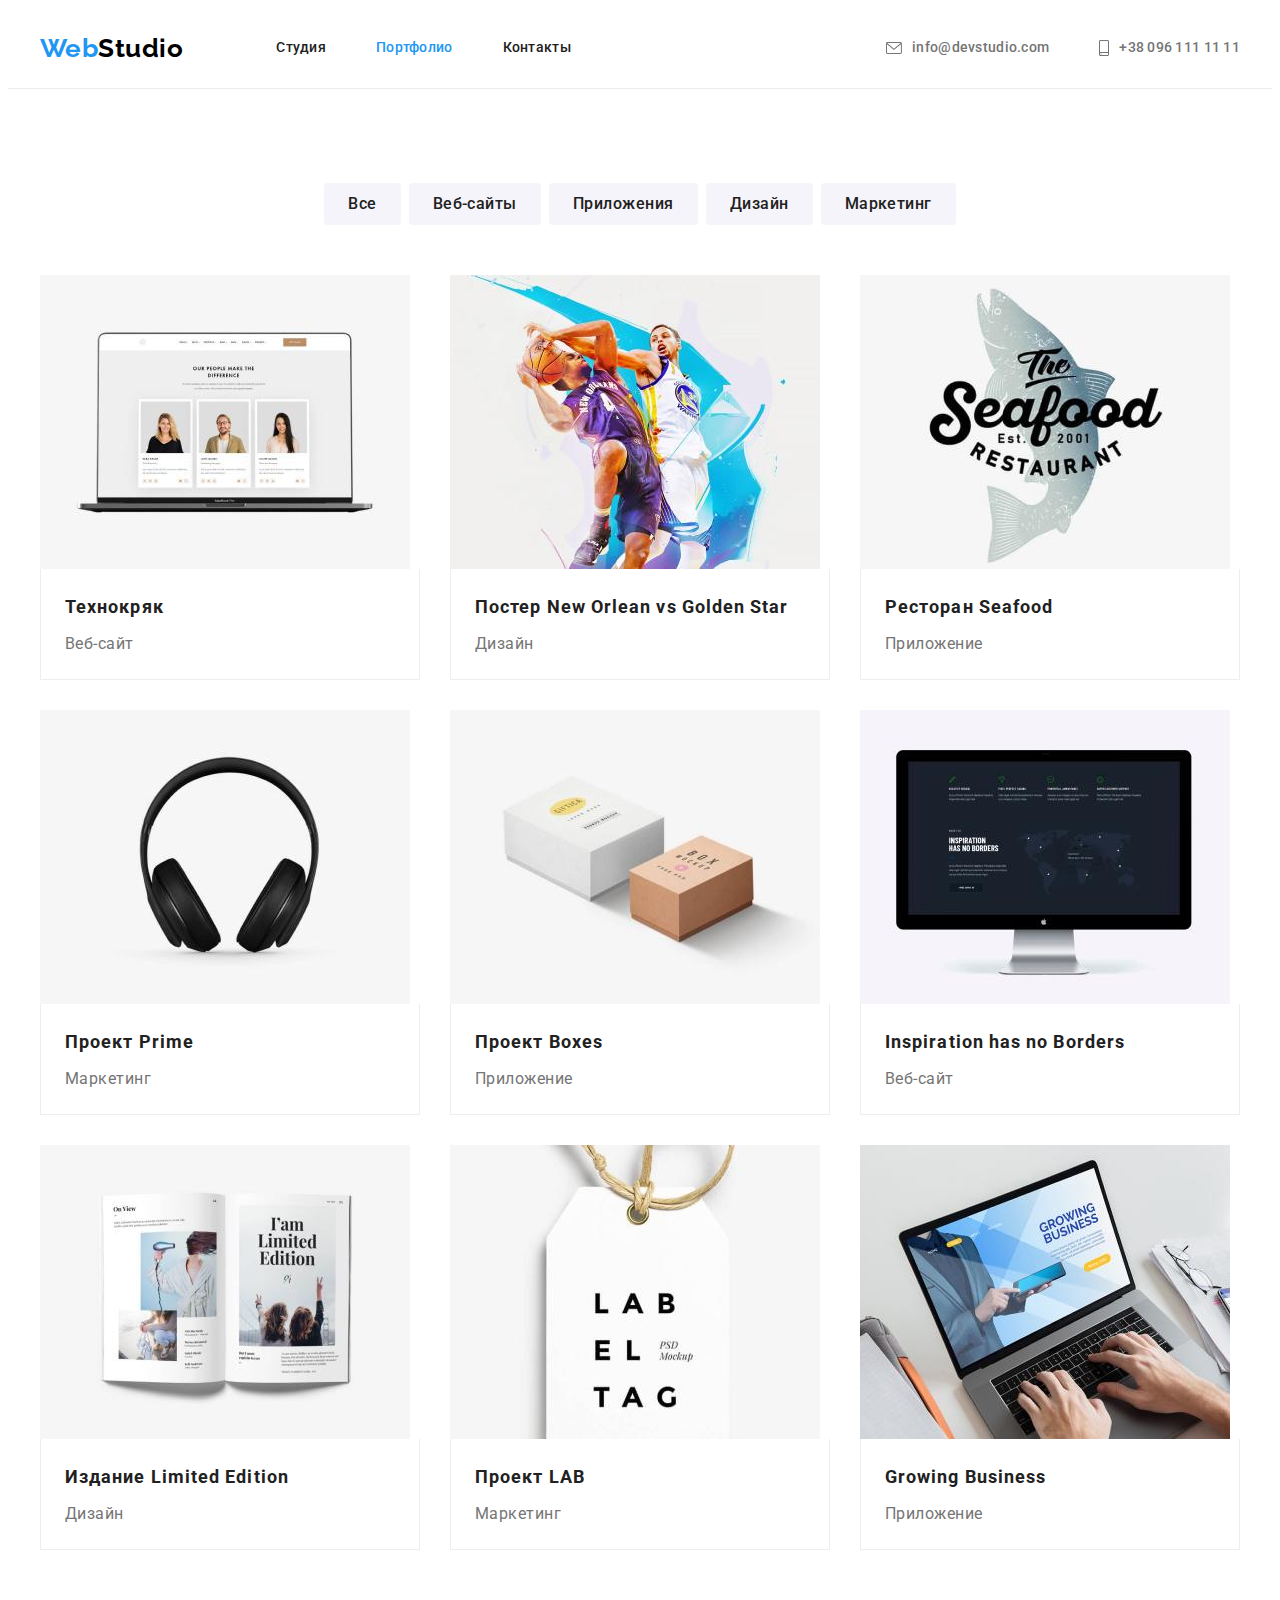
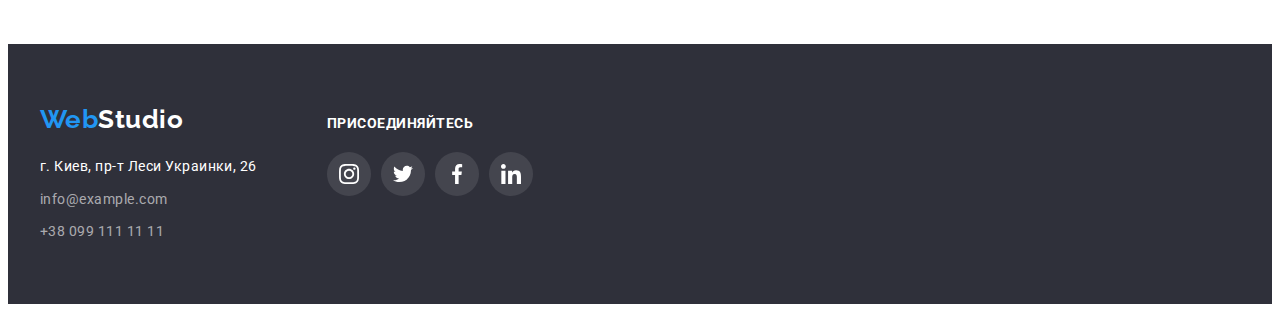
==== portfolio.html @ f6261611 "Переносит файлы из 4-го ДЗ" ====
<!DOCTYPE html>
<html lang="ru">

<head>
    <meta charset="UTF-8">
    <meta http-equiv="X-UA-Compatible" content="IE=edge">
    <meta name="viewport" content="width=device-width, initial-scale=1.0">
    <title>WebStudio</title>
    <link href="https://fonts.googleapis.com/css2?family=Raleway:wght@700&family=Roboto:wght@400;500;700;900&display=swap"
        rel="stylesheet">
    <link rel="stylesheet" href="https://cdnjs.cloudflare.com/ajax/libs/modern-normalize/1.1.0/modern-normalize.min.css"
            integrity="sha512-wpPYUAdjBVSE4KJnH1VR1HeZfpl1ub8YT/NKx4PuQ5NmX2tKuGu6U/JRp5y+Y8XG2tV+wKQpNHVUX03MfMFn9Q=="
            crossorigin="anonymous" referrerpolicy="no-referrer">
    <link rel="stylesheet" href="./css/styles.css">
</head>

<body>
    <!-- шапка сайта -->
    <header class="header">
        <div class="header-container container">
            <a href="./index.html" lang="en" class="logo link">Web<span class="header-studio">Studio</span></a>
            <nav class="navigation">
                <ul class="site-nav">
                    <li class="site-nav-item"><a href="./index.html" class="site-nav-link link">Студия</a></li>
                    <li class="site-nav-item"><a href="" class="site-nav-link link current">Портфолио</a></li>
                    <li class="site-nav-item"><a href="" class="site-nav-link link">Контакты</a></li>
                </ul>
            </nav>
    
            <ul class="contacts">
                <li class="contact-item">
                    <a href="mailto:info@devstudio.com" class="contact-link link">
                        <svg class="contact-icon" width="16" height="12px">
                            <use href="./images/icons.svg#icon-envelope"></use>
                        </svg>
                        info@devstudio.com
                    </a>
                </li>
                <li class="contact-item">
                    <a href="tel:+380961111111" class="contact-link link">
                        <svg class="contact-icon" width="10" height="16">
                            <use href="./images/icons.svg#icon-smartphone"></use>
                        </svg>
                        +38 096 111 11 11
                    </a>
                </li>
            </ul>
        </div>
    </header>

    <!-- уникальные данные страницы -->
    <main>
        <section class="section">
            <div class="container">
            <h1 class="section-title visually-hidden">Портфолио</h1>
            
            <ul class="filters">
                <li class="filter-item">
                    <button type="button" class="filter-btn">Все</button>
                </li>
                <li class="filter-item">
                    <button type="button" class="filter-btn">Веб-сайты</button>
                </li>
                <li class="filter-item">
                    <button type="button" class="filter-btn">Приложения</button>
                </li>
                <li class="filter-item">
                    <button type="button" class="filter-btn">Дизайн</button>
                </li>
                <li class="filter-item">
                    <button type="button" class="filter-btn">Маркетинг</button>
                </li>
            </ul>

            <ul class="projects">
                <li class="project-item">
                    <a href="" class="project-link link">
                        <img src="./images/portfolio/project-1.jpg" alt="Веб-сайт на экране макбука" width="370">
                        <div class="project-content">
                            <h2 class="project-title">Технокряк</h2>
                            <p class="project-desc">Веб-сайт</p>
                        </div>
                    </a>
                </li>
                <li class="project-item">
                    <a href="" class="project-link link">
                        <img src="./images/portfolio/project-2.jpg" alt="Два баскетболиста" width="370">
                        <div class="project-content">
                            <h2 class="project-title">Постер <span lang="en">New Orlean vs Golden Star</span></h2>
                            <p class="project-desc">Дизайн</p>
                        </div>
                    </a>
                </li>
                <li class="project-item">
                    <a href="" class="project-link link">
                        <img src="./images/portfolio/project-3.jpg" alt="Полупрозрачная рыба и надпись на первом плане" width="370">
                        <div class="project-content">
                            <h2 class="project-title">Ресторан <span lang="en">Seafood</span></h2>
                            <p class="project-desc">Приложение</p>
                        </div>
                    </a>
                </li>
                <li class="project-item">
                    <a href="" class="project-link link">
                        <img src="./images/portfolio/project-4.jpg" alt="Наушники" width="370">
                        <div class="project-content">
                            <h2 class="project-title">Проект <span lang="en">Prime</span></h2>
                            <p class="project-desc">Маркетинг</p>
                        </div>
                    </a>
                </li>
                <li class="project-item">
                    <a href="" class="project-link link">
                        <img src="./images/portfolio/project-5.jpg" alt="Две коробки" width="370">
                        <div class="project-content">
                            <h2 class="project-title">Проект <span lang="en">Boxes</span></h2>
                            <p class="project-desc">Приложение</p>
                        </div>
                    </a>
                </li>
                <li class="project-item">
                    <a href="" class="project-link link">
                        <img src="./images/portfolio/project-6.jpg" alt="Монитор с веб-сайтом на экране" width="370">
                        <div class="project-content">
                            <h2 lang="en" class="project-title">Inspiration has no Borders</h2>
                            <p class="project-desc">Веб-сайт</p>
                        </div>
                    </a>
                </li>
                <li class="project-item">
                    <a href="" class="project-link link">
                        <img src="./images/portfolio/project-7.jpg" alt="Открытый журнал" width="370">
                        <div class="project-content">
                            <h2 class="project-title">Издание <span lang="en">Limited Edition</span></h2>
                            <p class="project-desc">Дизайн</p>
                        </div>
                    </a>
                </li>
                <li class="project-item">
                    <a href="" class="project-link link">
                        <img src="./images/portfolio/project-8.jpg" alt="Этикетка" width="370">
                        <div class="project-content">
                            <h2 class="project-title">Проект <span lang="en">LAB</span></h2>
                            <p class="project-desc">Маркетинг</p>
                        </div>
                    </a>
                </li>
                <li class="project-item">
                    <a href="" class="project-link link">
                        <img src="./images/portfolio/project-9.jpg" alt="Руки на клавиатуре ноутбука" width="370">
                        <div class="project-content">
                            <h2 lang="en" class="project-title">Growing Business</h2>
                            <p class="project-desc">Приложение</p>
                        </div>
                    </a>
                </li>
            </ul>
            </div>
        </section>
        
    </main>

    <!-- подвал сайта -->
    <footer>
        <div class="footer-container container">
            <div class="footer-block footer-address">
                <a href="./index.html" lang="en" class="logo link">Web<span class="footer-studio">Studio</span></a>
                <address class="address">
                    <ul class="address-list">
                        <li class="address-item"><a href="https://goo.gl/maps/fksLgXk4oVLqper47" class="address-map link">г.
                                Киев, пр-т Леси Украинки, 26</a></li>
                        <li class="address-item"><a href="mailto:info@example.com"
                                class="address-link link">info@example.com</a></li>
                        <li class="address-item"><a href="tel:+380991111111" class="address-link link">+38 099 111 11 11</a>
                        </li>
                    </ul>
                </address>
            </div>
            <div class="footer-block footer-social">
                <h3 class="footer-social-title">Присоединяйтесь</h3>
                <ul class="footer-list  social-list">
                    <li class="social-item">
                        <a href="" class="social-link footer link">
                            <svg class="social-icon footer" width="20" height="20">
                                <use href="./images/icons.svg#icon-instagram"></use>
                            </svg>
                        </a>
                    </li>
                    <li class="social-item">
                        <a href="" class="social-link footer link">
                            <svg class="social-icon footer" width="20" height="20">
                                <use href="./images/icons.svg#icon-twitter"></use>
                            </svg>
                        </a>
                    </li>
                    <li class="social-item">
                        <a href="" class="social-link footer link">
                            <svg class="social-icon footer" width="20" height="20">
                                <use href="./images/icons.svg#icon-facebook"></use>
                            </svg>
                        </a>
                    </li>
                    <li class="social-item">
                        <a href="" class="social-link footer link">
                            <svg class="social-icon footer" width="20" height="20">
                                <use href="./images/icons.svg#icon-linkedin"></use>
                            </svg>
                        </a>
                    </li>
                </ul>
            </div>
            </ul>
        </div>
    </footer>
    </body>
    
    </html>
---- css/styles.css ----
:root {
  --primary-text-color: #757575;
  --title-text-color: #212121;
  --accent-color: #2196f3;
  --primary-bg-color: #fff;
  --footer-bg-color: #2f303a;
  --footer-contacts-color: rgba(255, 255, 255, 0.6);
  --logo-studio-header-color: #000;
  --secondary-bg-color: #f5f4fa;
  --border-color: #ececec;
  --border-portfolio: #eeeeee;
  --hero-overlay-color: rgba(47, 48, 58, 0.4);
  --footer-social-bg-color: rgba(255, 255, 255, 0.1);
  --team-social-icon-color: #afb1b8;
  --main-margin: 30px;
  --secondary-margin: 50px;
  --main-title-size: 16px;
  --main-text-size: 14px;
  --small-margin: 10px;
  --main-border-radius: 4px;
}

body {
  font-family: "Roboto", sans-serif;
  letter-spacing: 0.03em;
  color: var(--primary-text-color);
  background-color: var(--primary-bg-color);
}

img {
  display: block;
  max-width: 100%;
  height: auto;
}

p,
h1,
h2,
h3,
h4,
h5,
h6 {
  margin: 0;
}

ul {
  margin: 0;
  padding-left: 0;
  list-style: none;
}

/* общие особенности */

.container {
  width: 1200px;
  padding: 0 15px;
  margin: 0 auto;
}

.section {
  padding-top: 94px;
  padding-bottom: 94px;
}

.link {
  text-decoration: none;
}

.link:hover,
.link:focus {
  color: var(--accent-color);
}

.visually-hidden {
  position: absolute;
  width: 1px;
  height: 1px;
  margin: -1px;
  padding: 0;
  overflow: hidden;
  border: 0;
  clip: rect(0 0 0 0);
}

/* шапка */

.header {
  border-bottom: 1px solid var(--border-color);
}

.header-container {
  display: flex;
  align-items: center;
}

/* логотип */

.logo {
  font-family: "Raleway", sans-serif;
  font-weight: 700;
  font-size: 26px;
  line-height: 1.19;
  color: var(--accent-color);
}

.header-studio {
  color: var(--logo-studio-header-color);
}

.footer-studio {
  color: var(--primary-bg-color);
}

/* навигация сайта и контакты в шапке */

.navigation {
  margin-left: 93px;
}

.site-nav {
  display: flex;
  align-items: center;
}

.contacts {
  display: flex;
  align-items: center;
  margin-left: auto;
}

.site-nav-item:not(:last-child),
.contact-item:not(:last-child) {
  margin-right: var(--secondary-margin);
}

.site-nav-link,
.contact-link {
  display: block;
  padding-top: 32px;
  padding-bottom: 32px;

  font-weight: 500;
  font-size: var(--main-text-size);
  line-height: 1.14;
  letter-spacing: 0.02em;
}

.site-nav-link {
  color: var(--title-text-color);
}

.site-nav-link.current {
  color: var(--accent-color);
}

.contact-link {
  display: flex;
  align-items: center;
  justify-content: center;
  width: 100%;
  height: 100%;
  color: var(--primary-text-color);
}

.contact-icon {
  fill: var(--primary-text-color);
  margin-right: var(--small-margin);
}

.contact-link:hover .contact-icon,
.contact-link:focus .contact-icon {
  fill: var(--accent-color);
}

/* главная страница */
/* герой */

.hero {
  margin: 0 auto;
  padding-top: 200px;
  padding-bottom: 200px;
  max-width: 1600px;
  min-height: 600px;
  background-image: linear-gradient(
      rgba(47, 48, 58, 0.4),
      rgba(47, 48, 58, 0.4)
    ),
    url("../images/hero-image.jpg");
  background-repeat: no-repeat;
  background-position: center;
  background-size: cover;
  background-color: var(--footer-bg-color);
}

.hero-flex {
  display: flex;
  flex-direction: column;
  align-items: center;
}

.hero-title {
  margin: 0 auto;

  font-weight: 900;
  font-size: 44px;
  line-height: 1.36;
  text-align: center;
  letter-spacing: 0.06em;
  text-transform: uppercase;
  max-width: 696px;

  color: var(--primary-bg-color);
}

.hero-btn {
  width: 200px;
  height: var(--secondary-margin);
  margin-top: var(--main-margin);

  font-family: inherit;
  font-weight: 700;
  font-size: var(--main-title-size);
  line-height: 1.87;
  letter-spacing: 0.06em;

  color: var(--primary-bg-color);
  background-color: var(--accent-color);
  border-color: transparent;
  box-shadow: 0px 4px 4px rgba(0, 0, 0, 0.15);
  border-radius: var(--main-border-radius);

  cursor: pointer;
}

.hero-btn:hover,
.hero-btn:focus {
  color: var(--accent-color);
  background-color: var(--primary-bg-color);
}

/* общее в секциях */

.section-title,
.feature-title,
.member-title {
  color: var(--title-text-color);
}

.section-title,
.member-title,
.member-desc {
  text-align: center;
}

.section-title {
  margin-bottom: var(--secondary-margin);

  font-weight: 700;
  font-size: 36px;
  line-height: 1.17;
}

.feature-title,
.footer-social-title {
  font-weight: 700;
  font-size: var(--main-text-size);
  line-height: 1.14;
  text-transform: uppercase;
}

/* секция - особенности */

.features-section {
  padding-bottom: 0px;
}

.features {
  display: flex;
  margin-left: calc(-1 * var(--main-margin));
}

.feature-item {
  flex-basis: calc(100% / 4 - var(--main-margin));
  margin-left: var(--main-margin);
}

.feature-icon {
  display: flex;
  align-items: center;
  justify-content: center;
  height: 120px;
  background-color: var(--secondary-bg-color);
  border-radius: var(--main-border-radius);

  margin-bottom: var(--main-margin);
}

.feature-title {
  margin-bottom: var(--small-margin);
}

.feature-desc {
  font-size: var(--main-text-size);
  line-height: 1.71;
}

/* секция - работа */

.works {
  display: flex;
  margin-left: calc(-1 * var(--main-margin));
}

.work-item {
  flex-basis: calc(100% / 3 - var(--main-margin));
  margin-left: var(--main-margin);
}

/* секция - команда*/

.team {
  background-color: var(--secondary-bg-color);
}

.members {
  display: flex;
  margin-left: calc(-1 * var(--main-margin));
}

.member-item {
  flex-basis: calc(100% / 4 - var(--main-margin));
  margin-left: var(--main-margin);

  background-color: var(--primary-bg-color);
  box-shadow: 0px 1px 3px rgba(0, 0, 0, 0.12), 0px 1px 1px rgba(0, 0, 0, 0.14),
    0px 2px 1px rgba(0, 0, 0, 0.2);
  border-radius: 0px 0px 4px 4px;
}

.member-content {
  padding-top: var(--main-margin);
  padding-bottom: var(--main-margin);
}

.member-title,
.member-desc {
  font-size: var(--main-title-size);
  line-height: 1.19;
}

.member-title {
  margin-bottom: var(--small-margin);
  font-weight: 500;
}

.member-desc {
  margin-bottom: 16px;
}

/* Иконки на соц.сети - команда и футер */

.social-list {
  display: flex;
  justify-content: center;
}

.social-item {
  width: 44px;
  height: 44px;
}

.social-item:not(:first-child) {
  margin-left: var(--small-margin);
}

.social-link {
  display: flex;
  align-items: center;
  justify-content: center;
  width: 100%;
  height: 100%;
  border-radius: 50%;
}

.social-link.member {
  background-color: var(--primary-bg-color);
}

.social-icon.member {
  fill: var(--team-social-icon-color);
}

.social-link.member:hover .social-icon,
.social-link.member:focus .social-icon {
  fill: var(--primary-bg-color);
}

.social-link.footer {
  background-color: var(--footer-social-bg-color);
}

.social-icon.footer {
  fill: var(--primary-bg-color);
}

.social-link:hover,
.social-link:focus {
  background-color: var(--accent-color);
}

/* секция - постоянные клиенты */

.clients {
  display: flex;
}

.client-item {
  width: 170px;
  height: 92px;
}

.client-item:not(:first-child) {
  margin-left: var(--main-margin);
}

.client-link {
  display: flex;
  align-items: center;
  justify-content: center;
  width: 100%;
  height: 100%;
  border: 1px solid var(--team-social-icon-color);
  border-radius: var(--main-border-radius);
}

.client-link:hover,
.client-link:focus {
  border-color: var(--accent-color);
}

.client-icon {
  fill: var(--team-social-icon-color);
}

.client-link:hover .client-icon,
.client-link:focus .client-icon {
  fill: var(--accent-color);
}

/* страница - портфолио */
.filters {
  display: flex;
  justify-content: center;
  align-items: center;
  margin-bottom: var(--secondary-margin);
}

.filter-item:not(:first-child) {
  margin-left: 8px;
}

.filter-btn {
  padding: 6px 22px;

  font-family: inherit;
  font-weight: 500;
  font-size: var(--main-title-size);
  line-height: 1.62;
  letter-spacing: 0.03em;

  color: var(--title-text-color);
  background-color: var(--secondary-bg-color);
  border-color: transparent;
  border-radius: var(--main-border-radius);

  cursor: pointer;
}

.filter-btn:hover,
.filter-btn:focus {
  color: var(--primary-bg-color);
  background-color: var(--accent-color);
  box-shadow: 0px 3px 1px rgba(0, 0, 0, 0.1), 0px 1px 2px rgba(0, 0, 0, 0.08),
    0px 2px 2px rgba(0, 0, 0, 0.12);
}

.projects {
  display: flex;
  flex-wrap: wrap;

  margin-top: calc(-1 * var(--main-margin));
  margin-left: calc(-1 * var(--main-margin));
}

.project-item {
  flex-basis: calc(100% / 3 - var(--main-margin));
  margin-top: var(--main-margin);
  margin-left: var(--main-margin);
}

.project-link {
  display: block;
}

.project-link:hover,
.project-link:focus {
  box-shadow: 0px 1px 1px rgba(0, 0, 0, 0.12), 0px 4px 4px rgba(0, 0, 0, 0.06),
    1px 4px 6px rgba(0, 0, 0, 0.16);
}

.project-content {
  padding: 20px 24px;
  border-right: 1px solid var(--border-portfolio);
  border-left: 1px solid var(--border-portfolio);
  border-bottom: 1px solid var(--border-portfolio);
}

.project-title {
  margin-bottom: 4px;

  font-weight: 700;
  font-size: 18px;
  line-height: 2;
  letter-spacing: 0.06em;

  color: var(--title-text-color);
}

.project-desc {
  font-size: var(--main-title-size);
  line-height: 1.87;

  color: var(--primary-text-color);
}

/* подвал сайта */

footer {
  padding-top: 60px;
  padding-bottom: 60px;

  background-color: var(--footer-bg-color);
}

.footer-container {
  display: flex;
  align-items: baseline;
}

.footer-block:not(:first-child) {
  margin-left: 70px;
}

.address {
  margin-top: 20px;
}

.address-list {
  font-style: normal;
  font-size: var(--main-text-size);
  line-height: 1.71;
}

.address-item:not(:last-child) {
  margin-bottom: 9px;
}

.address-map {
  color: var(--primary-bg-color);
}

.address-link {
  color: var(--footer-contacts-color);
}

.footer-social-title {
  margin-bottom: 20px;
  color: var(--primary-bg-color);
}
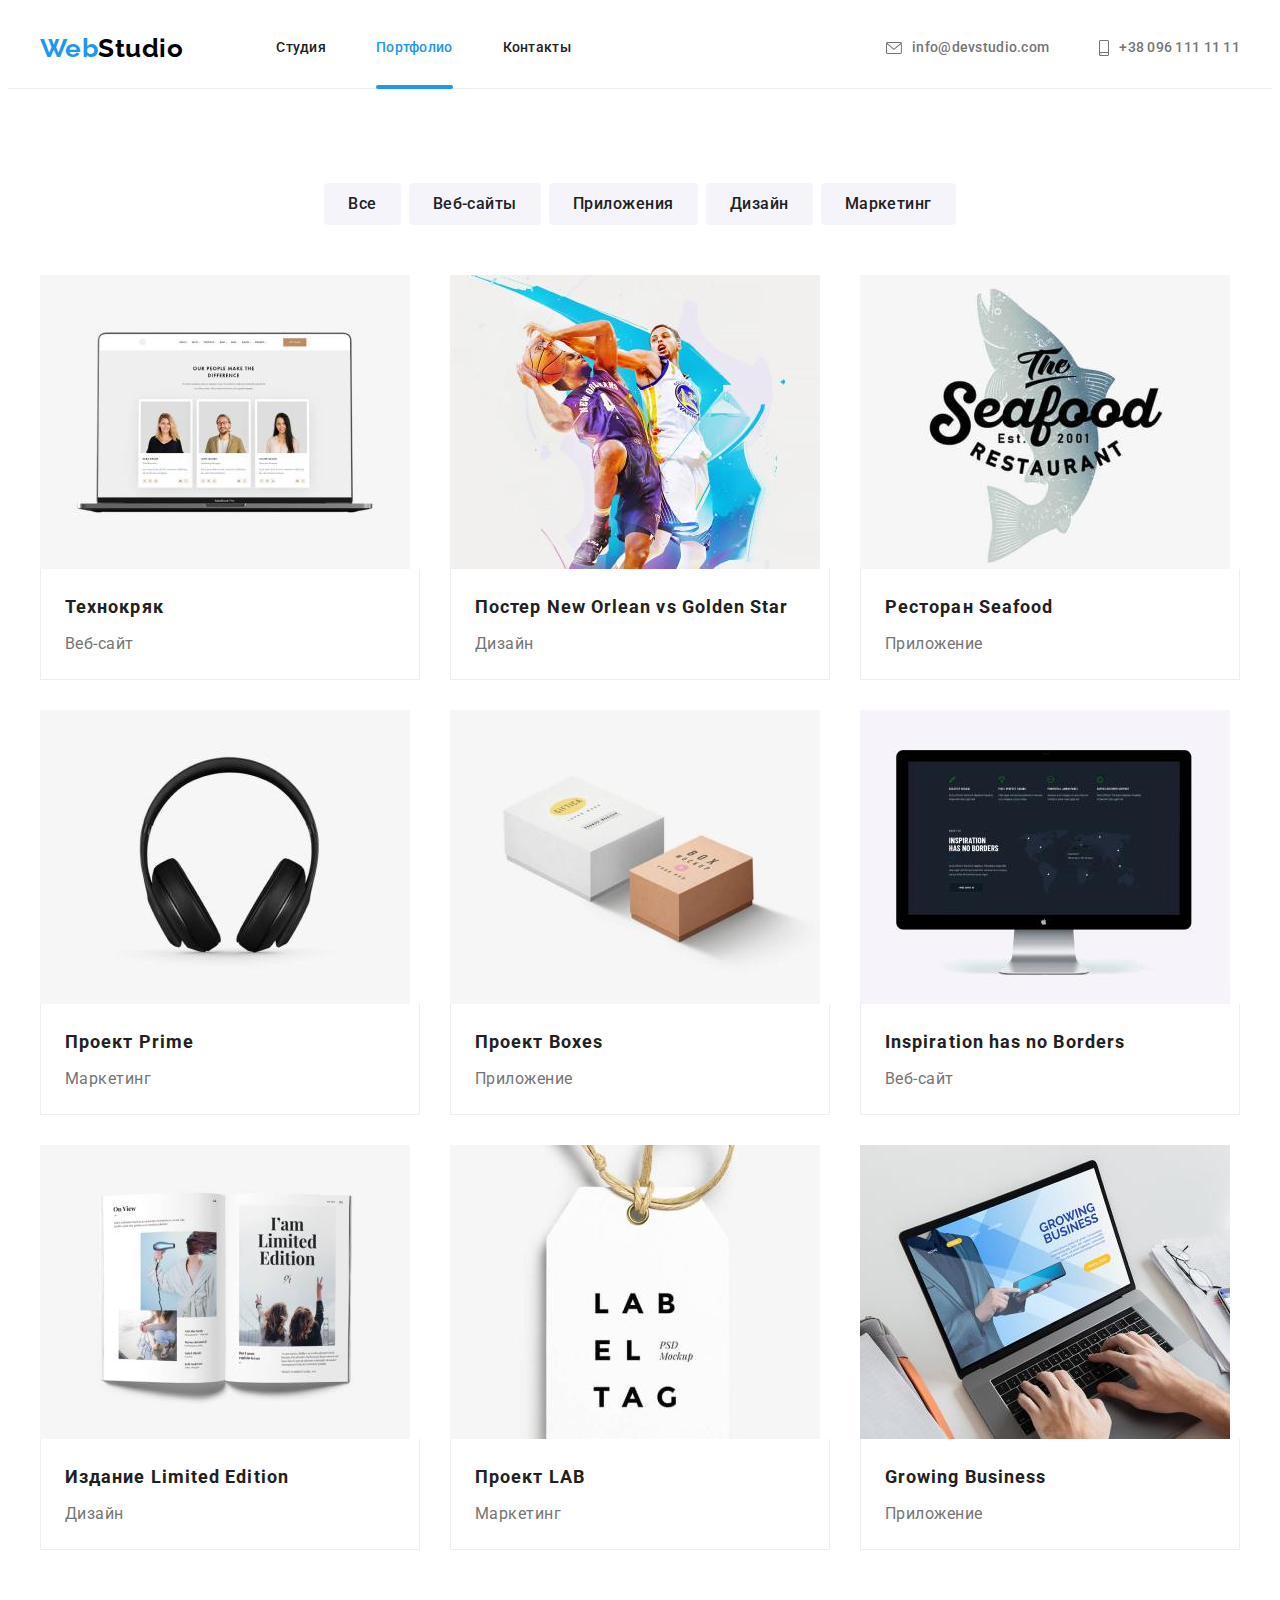
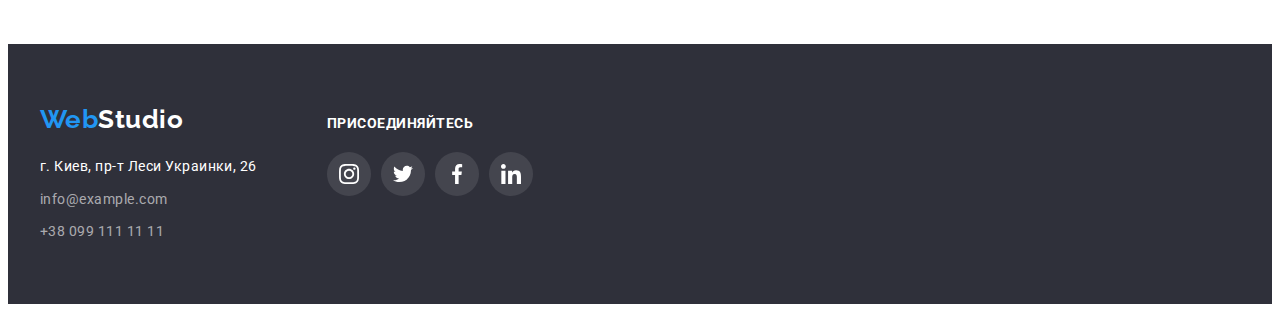
==== commit 77e5bc25: "Добавляет анимации на ховер-фокус, создает модальное окно" ====
--- a/portfolio.html
+++ b/portfolio.html
@@ -75,7 +75,15 @@
             <ul class="projects">
                 <li class="project-item">
                     <a href="" class="project-link link">
-                        <img src="./images/portfolio/project-1.jpg" alt="Веб-сайт на экране макбука" width="370">
+                        <div class="project-thumb">
+                            <img src="./images/portfolio/project-1.jpg" alt="Веб-сайт на экране макбука" width="370">
+                            <div class="project-overlay">
+                                <p class="project-overlay-text">
+                                    Технокряк это современная площадка распространения коронавируса. Компании используют эту платформу для цифрового
+                                    шпионажа и атак на защищённые сервера конкурентов.
+                                </p>
+                            </div>
+                        </div>
                         <div class="project-content">
                             <h2 class="project-title">Технокряк</h2>
                             <p class="project-desc">Веб-сайт</p>
@@ -84,7 +92,15 @@
                 </li>
                 <li class="project-item">
                     <a href="" class="project-link link">
+                        <div class="project-thumb">
                         <img src="./images/portfolio/project-2.jpg" alt="Два баскетболиста" width="370">
+                        <div class="project-overlay">
+                                <p class="project-overlay-text">
+                                    Технокряк это современная площадка распространения коронавируса. Компании используют эту платформу для цифрового
+                                    шпионажа и атак на защищённые сервера конкурентов.
+                                </p>
+                            </div>
+                        </div>
                         <div class="project-content">
                             <h2 class="project-title">Постер <span lang="en">New Orlean vs Golden Star</span></h2>
                             <p class="project-desc">Дизайн</p>
@@ -93,7 +109,15 @@
                 </li>
                 <li class="project-item">
                     <a href="" class="project-link link">
+                        <div class="project-thumb">
                         <img src="./images/portfolio/project-3.jpg" alt="Полупрозрачная рыба и надпись на первом плане" width="370">
+                        <div class="project-overlay">
+                                <p class="project-overlay-text">
+                                    Технокряк это современная площадка распространения коронавируса. Компании используют эту платформу для цифрового
+                                    шпионажа и атак на защищённые сервера конкурентов.
+                                </p>
+                            </div>
+                        </div>
                         <div class="project-content">
                             <h2 class="project-title">Ресторан <span lang="en">Seafood</span></h2>
                             <p class="project-desc">Приложение</p>
@@ -102,7 +126,15 @@
                 </li>
                 <li class="project-item">
                     <a href="" class="project-link link">
+                        <div class="project-thumb">
                         <img src="./images/portfolio/project-4.jpg" alt="Наушники" width="370">
+                        <div class="project-overlay">
+                                <p class="project-overlay-text">
+                                    Технокряк это современная площадка распространения коронавируса. Компании используют эту платформу для цифрового
+                                    шпионажа и атак на защищённые сервера конкурентов.
+                                </p>
+                            </div>
+                        </div>
                         <div class="project-content">
                             <h2 class="project-title">Проект <span lang="en">Prime</span></h2>
                             <p class="project-desc">Маркетинг</p>
@@ -111,7 +143,15 @@
                 </li>
                 <li class="project-item">
                     <a href="" class="project-link link">
+                        <div class="project-thumb">
                         <img src="./images/portfolio/project-5.jpg" alt="Две коробки" width="370">
+                        <div class="project-overlay">
+                                <p class="project-overlay-text">
+                                    Технокряк это современная площадка распространения коронавируса. Компании используют эту платформу для цифрового
+                                    шпионажа и атак на защищённые сервера конкурентов.
+                                </p>
+                            </div>
+                        </div>
                         <div class="project-content">
                             <h2 class="project-title">Проект <span lang="en">Boxes</span></h2>
                             <p class="project-desc">Приложение</p>
@@ -120,7 +160,15 @@
                 </li>
                 <li class="project-item">
                     <a href="" class="project-link link">
+                        <div class="project-thumb">
                         <img src="./images/portfolio/project-6.jpg" alt="Монитор с веб-сайтом на экране" width="370">
+                        <div class="project-overlay">
+                                <p class="project-overlay-text">
+                                    Технокряк это современная площадка распространения коронавируса. Компании используют эту платформу для цифрового
+                                    шпионажа и атак на защищённые сервера конкурентов.
+                                </p>
+                            </div>
+                        </div>
                         <div class="project-content">
                             <h2 lang="en" class="project-title">Inspiration has no Borders</h2>
                             <p class="project-desc">Веб-сайт</p>
@@ -129,7 +177,15 @@
                 </li>
                 <li class="project-item">
                     <a href="" class="project-link link">
+                        <div class="project-thumb">
                         <img src="./images/portfolio/project-7.jpg" alt="Открытый журнал" width="370">
+                        <div class="project-overlay">
+                                <p class="project-overlay-text">
+                                    Технокряк это современная площадка распространения коронавируса. Компании используют эту платформу для цифрового
+                                    шпионажа и атак на защищённые сервера конкурентов.
+                                </p>
+                            </div>
+                        </div>
                         <div class="project-content">
                             <h2 class="project-title">Издание <span lang="en">Limited Edition</span></h2>
                             <p class="project-desc">Дизайн</p>
@@ -138,7 +194,15 @@
                 </li>
                 <li class="project-item">
                     <a href="" class="project-link link">
+                        <div class="project-thumb">
                         <img src="./images/portfolio/project-8.jpg" alt="Этикетка" width="370">
+                        <div class="project-overlay">
+                                <p class="project-overlay-text">
+                                    Технокряк это современная площадка распространения коронавируса. Компании используют эту платформу для цифрового
+                                    шпионажа и атак на защищённые сервера конкурентов.
+                                </p>
+                            </div>
+                        </div>
                         <div class="project-content">
                             <h2 class="project-title">Проект <span lang="en">LAB</span></h2>
                             <p class="project-desc">Маркетинг</p>
@@ -147,7 +211,15 @@
                 </li>
                 <li class="project-item">
                     <a href="" class="project-link link">
+                        <div class="project-thumb">
                         <img src="./images/portfolio/project-9.jpg" alt="Руки на клавиатуре ноутбука" width="370">
+                        <div class="project-overlay">
+                                <p class="project-overlay-text">
+                                    Технокряк это современная площадка распространения коронавируса. Компании используют эту платформу для цифрового
+                                    шпионажа и атак на защищённые сервера конкурентов.
+                                </p>
+                            </div>
+                        </div>
                         <div class="project-content">
                             <h2 lang="en" class="project-title">Growing Business</h2>
                             <p class="project-desc">Приложение</p>
--- a/css/styles.css
+++ b/css/styles.css
@@ -12,12 +12,16 @@
   --hero-overlay-color: rgba(47, 48, 58, 0.4);
   --footer-social-bg-color: rgba(255, 255, 255, 0.1);
   --team-social-icon-color: #afb1b8;
+  --project-overlay-color: rgba(33, 150, 243, 0.9);
+  --work-overlay-color: rgba(47, 48, 58, 0.8);
+  --backdrop-color: rgba(0, 0, 0, 0.2);
   --main-margin: 30px;
   --secondary-margin: 50px;
   --main-title-size: 16px;
   --main-text-size: 14px;
   --small-margin: 10px;
   --main-border-radius: 4px;
+  --timing-function: cubic-bezier(0.4, 0, 0.2, 1);
 }
 
 body {
@@ -64,6 +68,7 @@
 
 .link {
   text-decoration: none;
+  transition: color 250ms var(--timing-function);
 }
 
 .link:hover,
@@ -147,10 +152,26 @@
 
 .site-nav-link {
   color: var(--title-text-color);
+
+  position: relative;
 }
 
 .site-nav-link.current {
   color: var(--accent-color);
+}
+
+.site-nav-link.current::after {
+  content: "";
+
+  position: absolute;
+  left: 0;
+  bottom: -1px;
+
+  display: block;
+  width: 100%;
+  height: 4px;
+  background-color: var(--accent-color);
+  border-radius: 2px;
 }
 
 .contact-link {
@@ -165,6 +186,7 @@
 .contact-icon {
   fill: var(--primary-text-color);
   margin-right: var(--small-margin);
+  transition: fill 250ms var(--timing-function);
 }
 
 .contact-link:hover .contact-icon,
@@ -230,6 +252,8 @@
   border-radius: var(--main-border-radius);
 
   cursor: pointer;
+  transition: color 250ms var(--timing-function),
+    background-color 250ms var(--timing-function);
 }
 
 .hero-btn:hover,
@@ -261,6 +285,7 @@
 }
 
 .feature-title,
+.work-title,
 .footer-social-title {
   font-weight: 700;
   font-size: var(--main-text-size);
@@ -312,8 +337,26 @@
 }
 
 .work-item {
+  position: relative;
+  overflow: hidden;
   flex-basis: calc(100% / 3 - var(--main-margin));
   margin-left: var(--main-margin);
+}
+
+.work-label {
+  display: flex;
+  align-items: center;
+  justify-content: center;
+  position: absolute;
+  bottom: 0;
+
+  width: 100%;
+  height: 70px;
+  background-color: var(--work-overlay-color);
+}
+
+.work-title {
+  color: var(--primary-bg-color);
 }
 
 /* секция - команда*/
@@ -380,6 +423,7 @@
   width: 100%;
   height: 100%;
   border-radius: 50%;
+  transition: background-color 250ms var(--timing-function);
 }
 
 .social-link.member {
@@ -388,6 +432,7 @@
 
 .social-icon.member {
   fill: var(--team-social-icon-color);
+  transition: fill 250ms var(--timing-function);
 }
 
 .social-link.member:hover .social-icon,
@@ -431,6 +476,7 @@
   height: 100%;
   border: 1px solid var(--team-social-icon-color);
   border-radius: var(--main-border-radius);
+  transition: border-color 250ms var(--timing-function);
 }
 
 .client-link:hover,
@@ -440,6 +486,7 @@
 
 .client-icon {
   fill: var(--team-social-icon-color);
+  transition: fill 250ms var(--timing-function);
 }
 
 .client-link:hover .client-icon,
@@ -474,6 +521,9 @@
   border-radius: var(--main-border-radius);
 
   cursor: pointer;
+  transition: color 250ms var(--timing-function),
+    background-color 250ms var(--timing-function),
+    box-shadow 250ms var(--timing-function);
 }
 
 .filter-btn:hover,
@@ -500,12 +550,44 @@
 
 .project-link {
   display: block;
+  transition: box-shadow 250ms var(--timing-function);
 }
 
 .project-link:hover,
 .project-link:focus {
   box-shadow: 0px 1px 1px rgba(0, 0, 0, 0.12), 0px 4px 4px rgba(0, 0, 0, 0.06),
     1px 4px 6px rgba(0, 0, 0, 0.16);
+}
+
+.project-thumb {
+  position: relative;
+  overflow: hidden;
+}
+
+.project-overlay {
+  position: absolute;
+  top: 0;
+  bottom: 0;
+
+  width: 100%;
+  height: 100%;
+  background-color: var(--project-overlay-color);
+  transform: translateY(100%);
+
+  transition: transform 250ms var(--timing-function);
+}
+
+.project-link:hover .project-overlay,
+.project-link:focus .project-overlay {
+  transform: translateY(0);
+}
+
+.project-overlay-text {
+  padding: 63px 24px;
+  font-size: 18px;
+  line-height: 1.56;
+
+  color: var(--primary-bg-color);
 }
 
 .project-content {
@@ -577,3 +659,59 @@
   margin-bottom: 20px;
   color: var(--primary-bg-color);
 }
+
+/* модальное окно */
+
+.backdrop {
+  position: fixed;
+  top: 0;
+  left: 0;
+  width: 100vw;
+  height: 100vh;
+
+  background-color: var(--backdrop-color);
+  opacity: 1;
+  transition: opacity 250ms var(--timing-function);
+}
+
+.backdrop.is-hidden {
+  opacity: 0;
+  pointer-events: none;
+}
+
+.backdrop.is-hidden .modal {
+  transform: translate(-50%, -50%) scale(0.9);
+}
+
+.modal {
+  position: absolute;
+  top: 50%;
+  left: 50%;
+  transform: translate(-50%, -50%) scale(1);
+  transition: transform 250ms var(--timing-function);
+
+  min-width: 528px;
+  min-height: 581px;
+
+  background-color: var(--primary-bg-color);
+  box-shadow: 0px 1px 3px rgba(0, 0, 0, 0.12), 0px 1px 1px rgba(0, 0, 0, 0.14),
+    0px 2px 1px rgba(0, 0, 0, 0.2);
+  border-radius: 4px;
+}
+
+.close-btn {
+  position: absolute;
+  display: flex;
+  align-items: center;
+  justify-content: center;
+
+  top: 8px;
+  right: 8px;
+  border-radius: 50%;
+  width: 30px;
+  height: 30px;
+
+  background-color: transparent;
+  border: 1px solid rgba(0, 0, 0, 0.1);
+  cursor: pointer;
+}
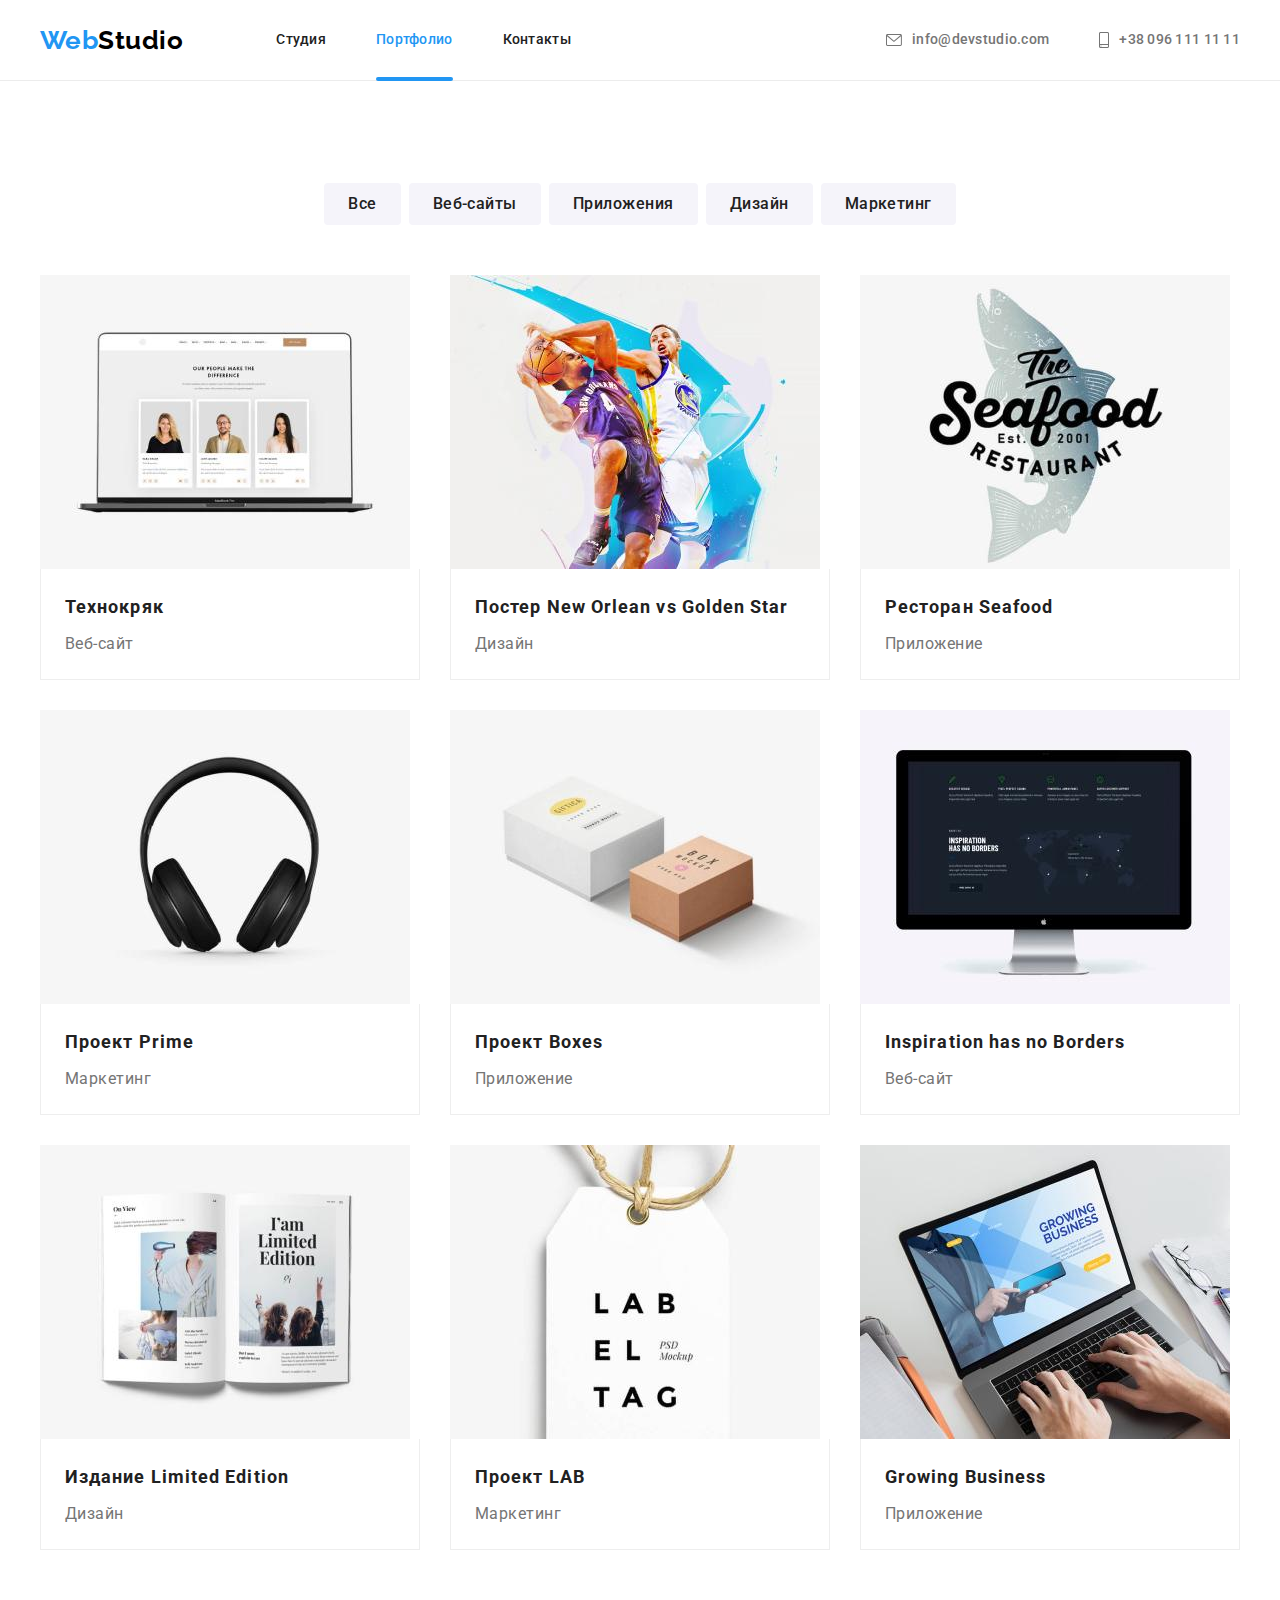
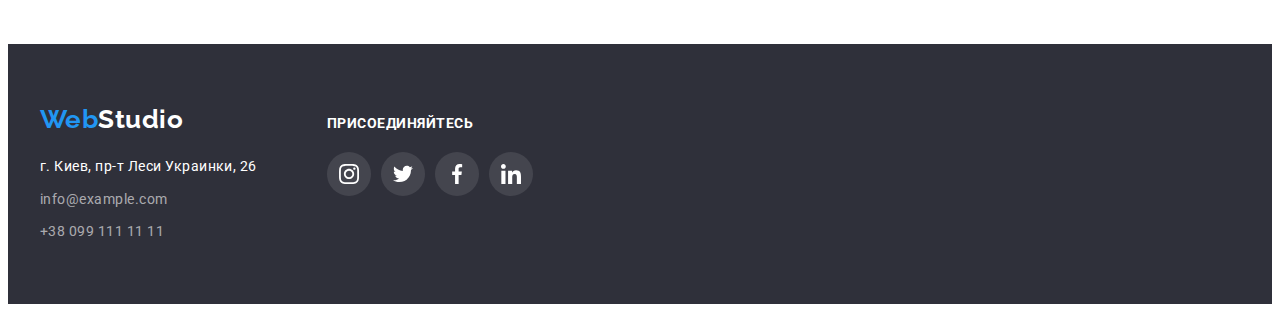
==== commit 30dea8c8: "Фиксирует шапку" ====
--- a/portfolio.html
+++ b/portfolio.html
@@ -284,6 +284,16 @@
             </ul>
         </div>
     </footer>
+
+    <!-- скрипт хэдэра -->
+    <script>
+        const { height: pageHeaderHeight } = document
+            .querySelector(".header")
+            .getBoundingClientRect();
+
+        document.body.style.paddingTop = `${pageHeaderHeight}px`;
+    </script>
+    
     </body>
     
     </html>--- a/css/styles.css
+++ b/css/styles.css
@@ -25,6 +25,7 @@
 }
 
 body {
+  padding-top: 80px;
   font-family: "Roboto", sans-serif;
   letter-spacing: 0.03em;
   color: var(--primary-text-color);
@@ -90,7 +91,15 @@
 /* шапка */
 
 .header {
+  position: fixed;
+  z-index: 1;
+  width: 100%;
+  top: 0;
+  left: 0;
+  min-height: 80px;
   border-bottom: 1px solid var(--border-color);
+
+  background-color: var(--primary-bg-color);
 }
 
 .header-container {
@@ -664,6 +673,7 @@
 
 .backdrop {
   position: fixed;
+  z-index: 1;
   top: 0;
   left: 0;
   width: 100vw;
@@ -671,16 +681,8 @@
 
   background-color: var(--backdrop-color);
   opacity: 1;
-  transition: opacity 250ms var(--timing-function);
-}
-
-.backdrop.is-hidden {
-  opacity: 0;
-  pointer-events: none;
-}
-
-.backdrop.is-hidden .modal {
-  transform: translate(-50%, -50%) scale(0.9);
+  transition: opacity 250ms var(--timing-function),
+    visibility 250ms var(--timing-function);
 }
 
 .modal {
@@ -688,7 +690,8 @@
   top: 50%;
   left: 50%;
   transform: translate(-50%, -50%) scale(1);
-  transition: transform 250ms var(--timing-function);
+  transition: transform 250ms var(--timing-function),
+    opacity 250ms var(--timing-function);
 
   min-width: 528px;
   min-height: 581px;
@@ -697,6 +700,17 @@
   box-shadow: 0px 1px 3px rgba(0, 0, 0, 0.12), 0px 1px 1px rgba(0, 0, 0, 0.14),
     0px 2px 1px rgba(0, 0, 0, 0.2);
   border-radius: 4px;
+}
+
+.backdrop.is-hidden {
+  opacity: 0;
+  visibility: hidden;
+  pointer-events: none;
+}
+
+.backdrop.is-hidden .modal {
+  transform: translate(-50%, -50%) scale(0.9);
+  opacity: 0;
 }
 
 .close-btn {
